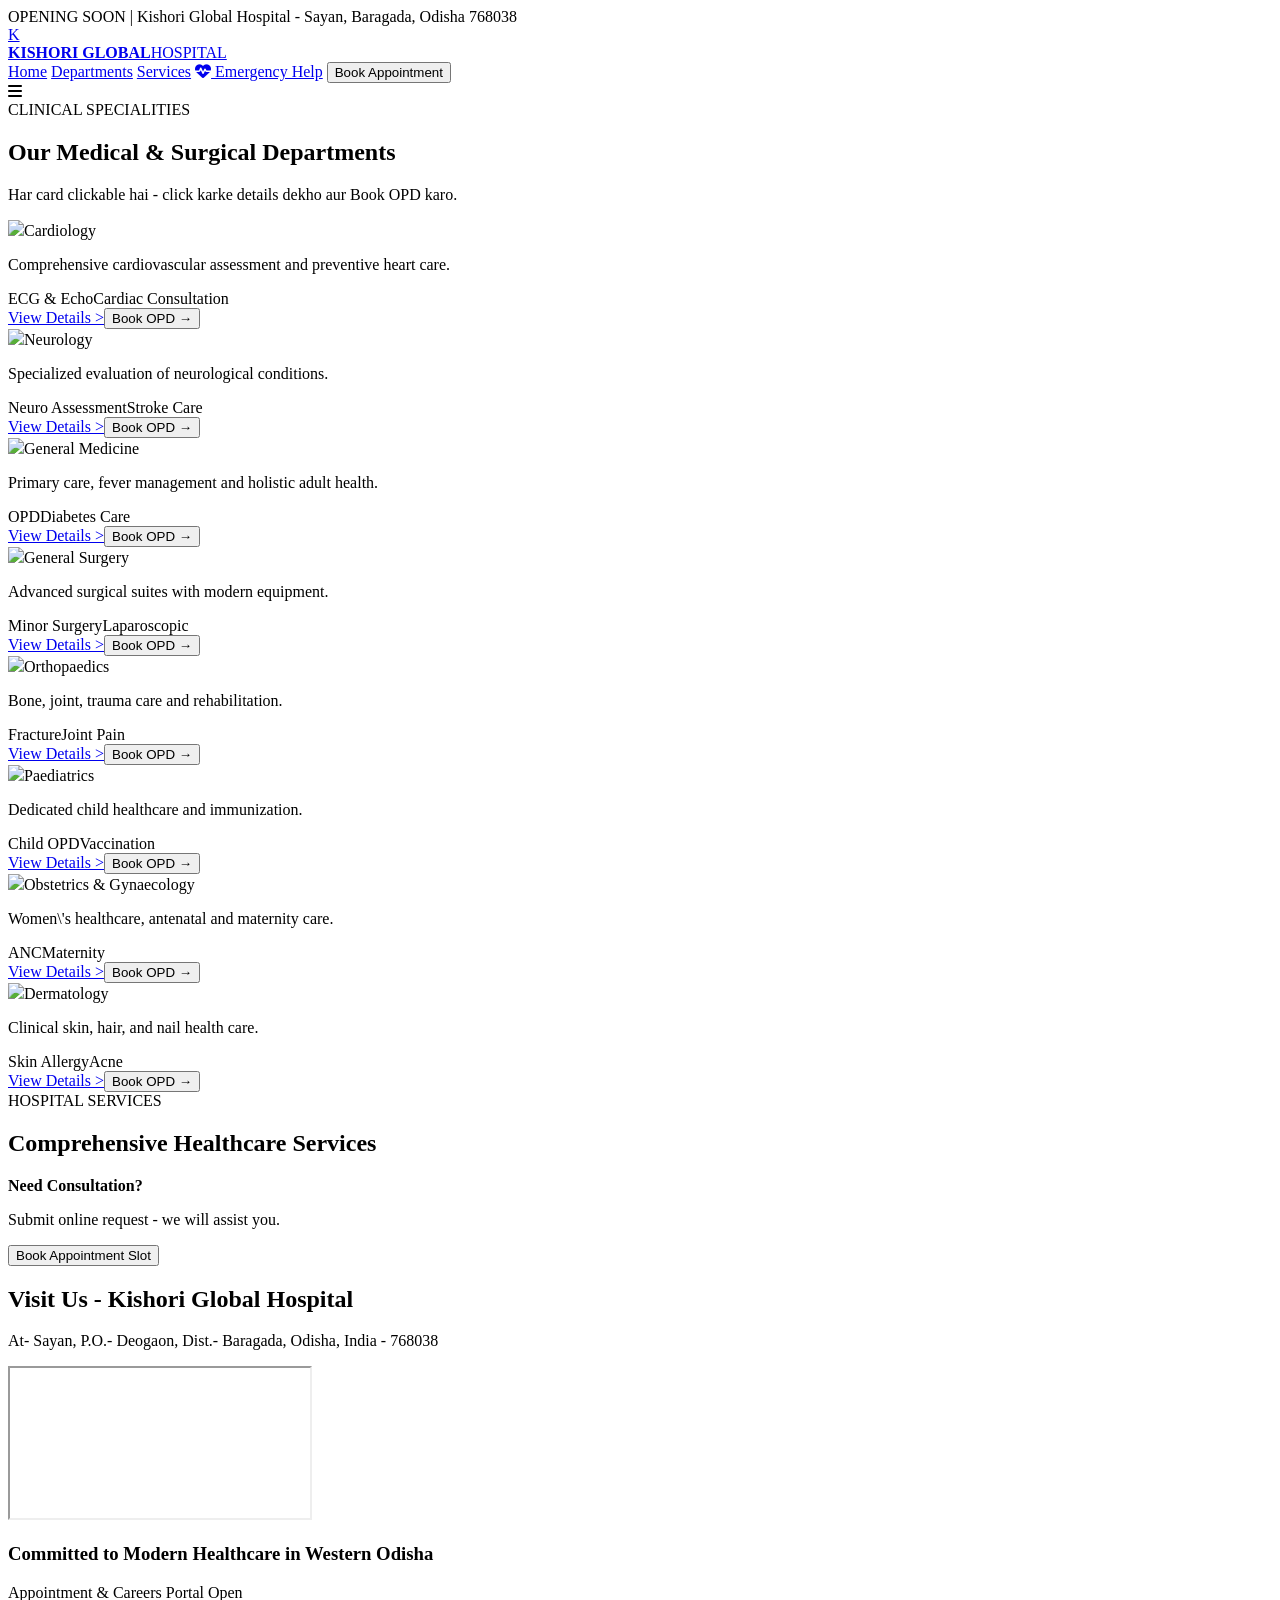
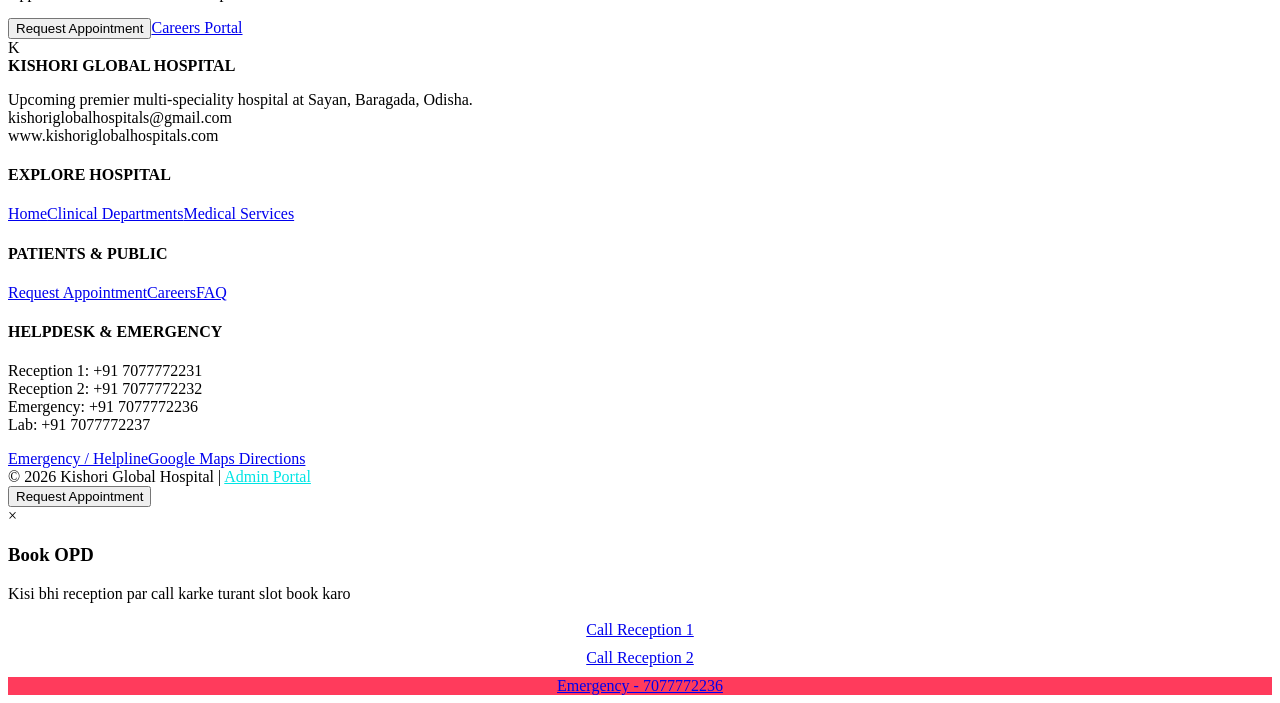
==== HOME/index.html @ 25a167a9 "UPDATED" ====
<!DOCTYPE html>
<html lang="en">
<head>
<meta charset="UTF-8">
<meta name="viewport" content="width=device-width, initial-scale=1.0">
<title>Kishori Global Hospital - Sayan, Baragada, Odisha</title>
<link rel="stylesheet" href="style.css">
<link rel="stylesheet" href="https://cdnjs.cloudflare.com/ajax/libs/font-awesome/6.5.0/css/all.min.css">
</head>
<body>

<div class="top-strip">OPENING SOON | Kishori Global Hospital - Sayan, Baragada, Odisha 768038</div>

<header class="main-header">
  <a href="index.html" class="logo">
    <div class="logo-k">K</div>
    <div class="logo-text"><b>KISHORI GLOBAL</b><span>HOSPITAL</span></div>
  </a>
  <nav class="nav-links" id="navLinks">
    <a href="index.html">Home</a>
    <a href="#departments">Departments</a>
    <a href="#services">Services</a>
    <a href="tel:+917077772236" class="emergency"><i class="fa-solid fa-heart-pulse"></i> Emergency Help</a>
    <button onclick="openBooking(\'Appointment\')" class="btn-book">Book Appointment</button>
  </nav>
  <div class="hamburger" id="hamburger"><i class="fa-solid fa-bars"></i></div>
</header>

<section id="departments" class="dept-section">
  <div class="dept-header reveal">
    <span>CLINICAL SPECIALITIES</span>
    <h2>Our Medical & Surgical Departments</h2>
    <p>Har card clickable hai - click karke details dekho aur Book OPD karo.</p>
  </div>
  <div class="dept-grid">
    <div class="dept-card reveal"><div class="dept-img"><img src="https://images.unsplash.com/photo-1576091160550-2173dba999ef?w=600"><span>Cardiology</span></div><div class="dept-body"><p>Comprehensive cardiovascular assessment and preventive heart care.</p><div class="dept-tags"><span>ECG & Echo</span><span>Cardiac Consultation</span></div><div class="dept-actions"><a href="#">View Details ></a><button onclick="openBooking(\'Cardiology\')" class="book-opd">Book OPD →</button></div></div></div>
    <div class="dept-card reveal"><div class="dept-img"><img src="https://images.unsplash.com/photo-1559757175-5700dde675bc?w=600"><span>Neurology</span></div><div class="dept-body"><p>Specialized evaluation of neurological conditions.</p><div class="dept-tags"><span>Neuro Assessment</span><span>Stroke Care</span></div><div class="dept-actions"><a href="#">View Details ></a><button onclick="openBooking(\'Neurology\')" class="book-opd">Book OPD →</button></div></div></div>
    <div class="dept-card reveal"><div class="dept-img"><img src="https://images.unsplash.com/photo-1505751172876-fa1923c5c528?w=600"><span>General Medicine</span></div><div class="dept-body"><p>Primary care, fever management and holistic adult health.</p><div class="dept-tags"><span>OPD</span><span>Diabetes Care</span></div><div class="dept-actions"><a href="#">View Details ></a><button onclick="openBooking(\'General Medicine\')" class="book-opd">Book OPD →</button></div></div></div>
    <div class="dept-card reveal"><div class="dept-img"><img src="https://images.unsplash.com/photo-1519494026892-80bbd2d6fd0d?w=600"><span>General Surgery</span></div><div class="dept-body"><p>Advanced surgical suites with modern equipment.</p><div class="dept-tags"><span>Minor Surgery</span><span>Laparoscopic</span></div><div class="dept-actions"><a href="#">View Details ></a><button onclick="openBooking(\'General Surgery\')" class="book-opd">Book OPD →</button></div></div></div>
    <div class="dept-card reveal"><div class="dept-img"><img src="https://images.unsplash.com/photo-1530497610245-94d3c16cda28?w=600"><span>Orthopaedics</span></div><div class="dept-body"><p>Bone, joint, trauma care and rehabilitation.</p><div class="dept-tags"><span>Fracture</span><span>Joint Pain</span></div><div class="dept-actions"><a href="#">View Details ></a><button onclick="openBooking(\'Orthopaedics\')" class="book-opd">Book OPD →</button></div></div></div>
    <div class="dept-card reveal"><div class="dept-img"><img src="https://images.unsplash.com/photo-1629909613654-28e37737d97d?w=600"><span>Paediatrics</span></div><div class="dept-body"><p>Dedicated child healthcare and immunization.</p><div class="dept-tags"><span>Child OPD</span><span>Vaccination</span></div><div class="dept-actions"><a href="#">View Details ></a><button onclick="openBooking(\'Paediatrics\')" class="book-opd">Book OPD →</button></div></div></div>
    <div class="dept-card reveal"><div class="dept-img"><img src="https://images.unsplash.com/photo-1559839734-2b71ea197ec2?w=600"><span>Obstetrics & Gynaecology</span></div><div class="dept-body"><p>Women\'s healthcare, antenatal and maternity care.</p><div class="dept-tags"><span>ANC</span><span>Maternity</span></div><div class="dept-actions"><a href="#">View Details ></a><button onclick="openBooking(\'Obstetrics & Gynaecology\')" class="book-opd">Book OPD →</button></div></div></div>
    <div class="dept-card reveal"><div class="dept-img"><img src="https://images.unsplash.com/photo-1579684385127-1ef15d508118?w=600"><span>Dermatology</span></div><div class="dept-body"><p>Clinical skin, hair, and nail health care.</p><div class="dept-tags"><span>Skin Allergy</span><span>Acne</span></div><div class="dept-actions"><a href="#">View Details ></a><button onclick="openBooking(\'Dermatology\')" class="book-opd">Book OPD →</button></div></div></div>
  </div>
</section>

<section id="services" class="services-header reveal">
  <span>HOSPITAL SERVICES</span>
  <h2>Comprehensive Healthcare Services</h2>
</section>

<div class="need-banner reveal">
  <div class="need-banner-inner">
    <div><b>Need Consultation?</b><p>Submit online request - we will assist you.</p></div>
    <button onclick="openBooking(\'Consultation\')" class="btn-book light">Book Appointment Slot</button>
  </div>
</div>

<section class="visit-section reveal">
  <h2>Visit Us - Kishori Global Hospital</h2>
  <p>At- Sayan, P.O.- Deogaon, Dist.- Baragada, Odisha, India - 768038</p>
</section>
<iframe class="map" src="https://maps.google.com/maps?q=Sayan+Odisha+768038&t=&z=13&ie=UTF8&iwloc=&output=embed" loading="lazy"></iframe>

<div class="commit-bar">
  <div><h3>Committed to Modern Healthcare in Western Odisha</h3><p>Appointment & Careers Portal Open</p></div>
  <div class="commit-actions"><button onclick="openBooking(\'Appointment\')" class="btn-cyan">Request Appointment</button><a href="#" class="btn-outline">Careers Portal</a></div>
</div>

<footer class="main-footer">
  <div><div class="footer-logo"><div class="logo-k">K</div><b>KISHORI GLOBAL HOSPITAL</b></div><p class="footer-desc">Upcoming premier multi-speciality hospital at Sayan, Baragada, Odisha.<br>kishoriglobalhospitals@gmail.com<br>www.kishoriglobalhospitals.com</p></div>
  <div><h4>EXPLORE HOSPITAL</h4><a href="index.html">Home</a><a href="#departments">Clinical Departments</a><a href="#services">Medical Services</a></div>
  <div><h4>PATIENTS & PUBLIC</h4><a href="#" onclick="openBooking(\'Appointment\')">Request Appointment</a><a href="#">Careers</a><a href="#">FAQ</a></div>
  <div><h4>HELPDESK & EMERGENCY</h4><p>Reception 1: <span class="help-primary">+91 7077772231</span><br>Reception 2: <span class="help-primary">+91 7077772232</span><br>Emergency: <span class="help-primary">+91 7077772236</span><br>Lab: <span class="help-primary">+91 7077772237</span></p><a href="tel:+917077772236" class="btn-emergency">Emergency / Helpline</a><a href="https://maps.google.com/?q=Sayan+Odisha+768038" target="_blank" class="btn-maps">Google Maps Directions</a></div>
</footer>
<div class="copyright">© 2026 Kishori Global Hospital | <a href="admin.html" style="color:#00E5E5;">Admin Portal</a></div>

<button onclick="openBooking(\'Appointment\')" class="floating-btn">Request Appointment</button>

<div id="bookingModal" class="modal">
  <div class="modal-box">
    <span onclick="closeBooking()" class="close">&times;</span>
    <h3 id="modalTitle">Book OPD</h3>
    <p>Kisi bhi reception par call karke turant slot book karo</p>
    <a id="rec1" href="tel:+917077772231" class="btn-book" style="display:block; text-align:center; margin-top:18px;">Call Reception 1</a>
    <a id="rec2" href="tel:+917077772232" class="btn-book dark" style="display:block; text-align:center; margin-top:10px;">Call Reception 2</a>
    <a href="tel:+917077772236" class="btn-book" style="display:block; text-align:center; margin-top:10px; background:#FF3B5C;">Emergency - 7077772236</a>
  </div>
</div>
<script src="script.js"></script>
</body>
</html>
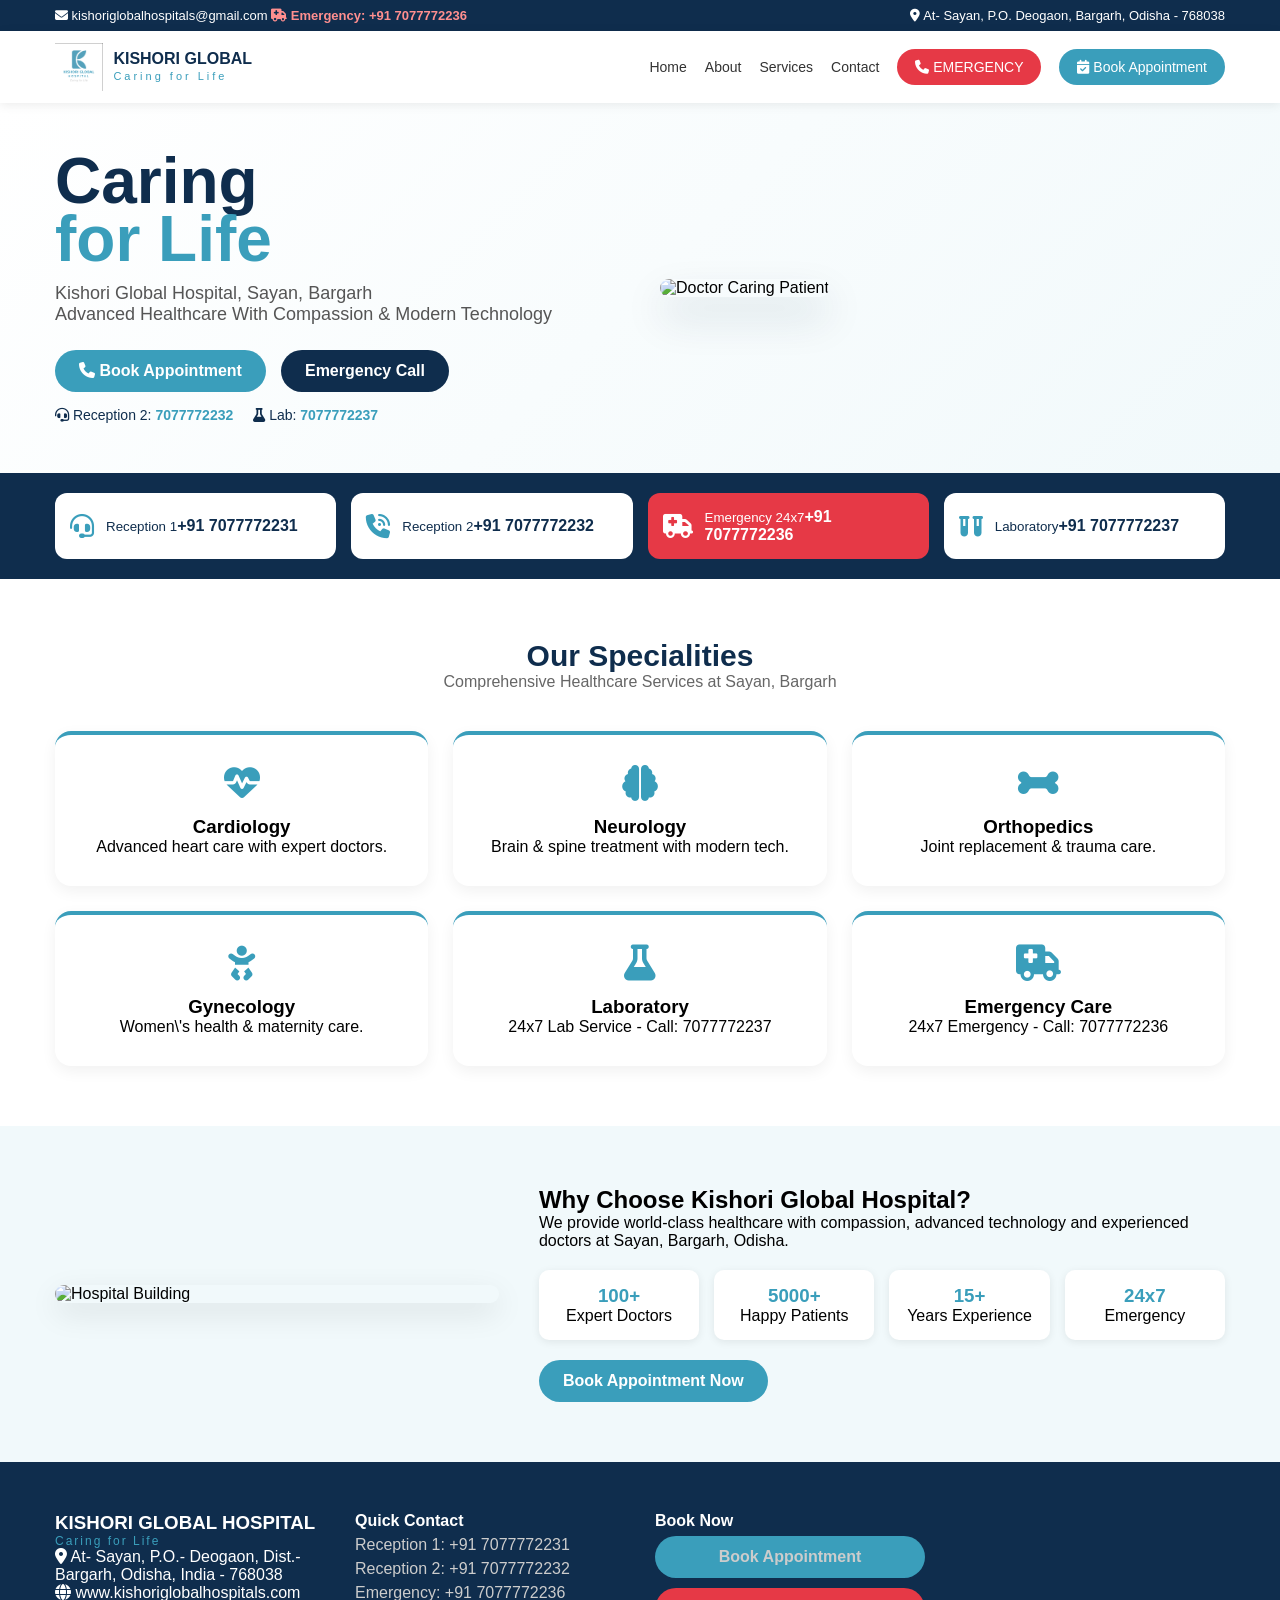
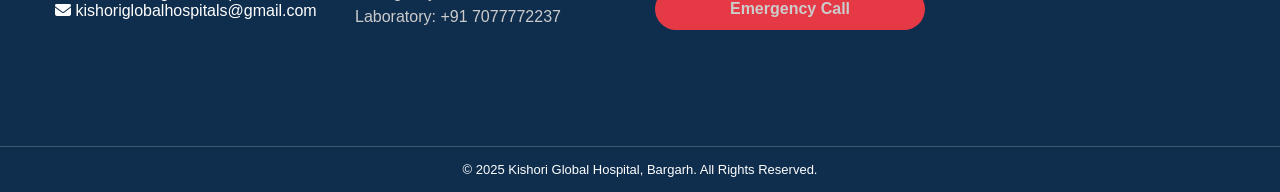
==== commit b7e4125f: "UPDATED" ====
--- a/HOME/index.html
+++ b/HOME/index.html
@@ -3,90 +3,141 @@
 <head>
 <meta charset="UTF-8">
 <meta name="viewport" content="width=device-width, initial-scale=1.0">
-<title>Kishori Global Hospital - Sayan, Baragada, Odisha</title>
-<link rel="stylesheet" href="style.css">
+<title>Kishori Global Hospital, Bargarh - Caring for Life</title>
+<link href="https://fonts.googleapis.com/css2?family=Poppins:wght@400;500;600;700;800&display=swap" rel="stylesheet">
 <link rel="stylesheet" href="https://cdnjs.cloudflare.com/ajax/libs/font-awesome/6.5.0/css/all.min.css">
+<link rel="stylesheet" href="../style.css">
 </head>
 <body>
 
-<div class="top-strip">OPENING SOON | Kishori Global Hospital - Sayan, Baragada, Odisha 768038</div>
+<!-- Top Bar -->
+<div class="top-bar">
+  <div class="container">
+    <div class="top-left">
+      <a href="mailto:kishoriglobalhospitals@gmail.com"><i class="fa-solid fa-envelope"></i> kishoriglobalhospitals@gmail.com</a>
+      <a href="tel:+917077772236" class="emergency-link"><i class="fa-solid fa-truck-medical"></i> Emergency: +91 7077772236</a>
+    </div>
+    <div class="top-right">
+      <span><i class="fa-solid fa-location-dot"></i> At- Sayan, P.O. Deogaon, Bargarh, Odisha - 768038</span>
+    </div>
+  </div>
+</div>
 
-<header class="main-header">
-  <a href="index.html" class="logo">
-    <div class="logo-k">K</div>
-    <div class="logo-text"><b>KISHORI GLOBAL</b><span>HOSPITAL</span></div>
-  </a>
-  <nav class="nav-links" id="navLinks">
-    <a href="index.html">Home</a>
-    <a href="#departments">Departments</a>
-    <a href="#services">Services</a>
-    <a href="tel:+917077772236" class="emergency"><i class="fa-solid fa-heart-pulse"></i> Emergency Help</a>
-    <button onclick="openBooking(\'Appointment\')" class="btn-book">Book Appointment</button>
-  </nav>
-  <div class="hamburger" id="hamburger"><i class="fa-solid fa-bars"></i></div>
+<!-- Navbar -->
+<header class="navbar">
+  <div class="container nav-flex">
+    <div class="logo">
+      <img src="../logo.png" alt="Kishori Global Hospital">
+      <span>KISHORI GLOBAL<br><small>Caring for Life</small></span>
+    </div>
+    <nav id="navMenu">
+      <a href="#" class="active">Home</a>
+      <a href="#about">About</a>
+      <a href="#services">Services</a>
+      <a href="#contact">Contact</a>
+      <a href="tel:+917077772236" class="btn-emergency"><i class="fa-solid fa-phone"></i> EMERGENCY</a>
+      <a href="tel:+917077772231" class="btn-appointment"><i class="fa-solid fa-calendar-check"></i> Book Appointment</a>
+    </nav>
+    <i class="fa-solid fa-bars menu-toggle" id="menuToggle"></i>
+  </div>
 </header>
 
-<section id="departments" class="dept-section">
-  <div class="dept-header reveal">
-    <span>CLINICAL SPECIALITIES</span>
-    <h2>Our Medical & Surgical Departments</h2>
-    <p>Har card clickable hai - click karke details dekho aur Book OPD karo.</p>
-  </div>
-  <div class="dept-grid">
-    <div class="dept-card reveal"><div class="dept-img"><img src="https://images.unsplash.com/photo-1576091160550-2173dba999ef?w=600"><span>Cardiology</span></div><div class="dept-body"><p>Comprehensive cardiovascular assessment and preventive heart care.</p><div class="dept-tags"><span>ECG & Echo</span><span>Cardiac Consultation</span></div><div class="dept-actions"><a href="#">View Details ></a><button onclick="openBooking(\'Cardiology\')" class="book-opd">Book OPD →</button></div></div></div>
-    <div class="dept-card reveal"><div class="dept-img"><img src="https://images.unsplash.com/photo-1559757175-5700dde675bc?w=600"><span>Neurology</span></div><div class="dept-body"><p>Specialized evaluation of neurological conditions.</p><div class="dept-tags"><span>Neuro Assessment</span><span>Stroke Care</span></div><div class="dept-actions"><a href="#">View Details ></a><button onclick="openBooking(\'Neurology\')" class="book-opd">Book OPD →</button></div></div></div>
-    <div class="dept-card reveal"><div class="dept-img"><img src="https://images.unsplash.com/photo-1505751172876-fa1923c5c528?w=600"><span>General Medicine</span></div><div class="dept-body"><p>Primary care, fever management and holistic adult health.</p><div class="dept-tags"><span>OPD</span><span>Diabetes Care</span></div><div class="dept-actions"><a href="#">View Details ></a><button onclick="openBooking(\'General Medicine\')" class="book-opd">Book OPD →</button></div></div></div>
-    <div class="dept-card reveal"><div class="dept-img"><img src="https://images.unsplash.com/photo-1519494026892-80bbd2d6fd0d?w=600"><span>General Surgery</span></div><div class="dept-body"><p>Advanced surgical suites with modern equipment.</p><div class="dept-tags"><span>Minor Surgery</span><span>Laparoscopic</span></div><div class="dept-actions"><a href="#">View Details ></a><button onclick="openBooking(\'General Surgery\')" class="book-opd">Book OPD →</button></div></div></div>
-    <div class="dept-card reveal"><div class="dept-img"><img src="https://images.unsplash.com/photo-1530497610245-94d3c16cda28?w=600"><span>Orthopaedics</span></div><div class="dept-body"><p>Bone, joint, trauma care and rehabilitation.</p><div class="dept-tags"><span>Fracture</span><span>Joint Pain</span></div><div class="dept-actions"><a href="#">View Details ></a><button onclick="openBooking(\'Orthopaedics\')" class="book-opd">Book OPD →</button></div></div></div>
-    <div class="dept-card reveal"><div class="dept-img"><img src="https://images.unsplash.com/photo-1629909613654-28e37737d97d?w=600"><span>Paediatrics</span></div><div class="dept-body"><p>Dedicated child healthcare and immunization.</p><div class="dept-tags"><span>Child OPD</span><span>Vaccination</span></div><div class="dept-actions"><a href="#">View Details ></a><button onclick="openBooking(\'Paediatrics\')" class="book-opd">Book OPD →</button></div></div></div>
-    <div class="dept-card reveal"><div class="dept-img"><img src="https://images.unsplash.com/photo-1559839734-2b71ea197ec2?w=600"><span>Obstetrics & Gynaecology</span></div><div class="dept-body"><p>Women\'s healthcare, antenatal and maternity care.</p><div class="dept-tags"><span>ANC</span><span>Maternity</span></div><div class="dept-actions"><a href="#">View Details ></a><button onclick="openBooking(\'Obstetrics & Gynaecology\')" class="book-opd">Book OPD →</button></div></div></div>
-    <div class="dept-card reveal"><div class="dept-img"><img src="https://images.unsplash.com/photo-1579684385127-1ef15d508118?w=600"><span>Dermatology</span></div><div class="dept-body"><p>Clinical skin, hair, and nail health care.</p><div class="dept-tags"><span>Skin Allergy</span><span>Acne</span></div><div class="dept-actions"><a href="#">View Details ></a><button onclick="openBooking(\'Dermatology\')" class="book-opd">Book OPD →</button></div></div></div>
+<!-- Hero Section -->
+<section class="hero">
+  <div class="container hero-flex">
+    <div class="hero-text">
+      <h1>Caring <br> <span>for Life</span></h1>
+      <p>Kishori Global Hospital, Sayan, Bargarh<br>Advanced Healthcare With Compassion & Modern Technology</p>
+      <div class="hero-btns">
+        <a href="tel:+917077772231" class="btn-primary"><i class="fa-solid fa-phone"></i> Book Appointment</a>
+        <a href="tel:+917077772236" class="btn-secondary"> Emergency Call</a>
+      </div>
+      <div class="hero-numbers">
+        <span><i class="fa-solid fa-headset"></i> Reception 2: <a href="tel:+917077772232">7077772232</a></span>
+        <span><i class="fa-solid fa-flask"></i> Lab: <a href="tel:+917077772237">7077772237</a></span>
+      </div>
+    </div>
+    <div class="hero-image">
+      <img src="https://images.unsplash.com/photo-1631217868264-e5b90bb7e133?q=80&w=900" alt="Doctor Caring Patient">
+    </div>
   </div>
 </section>
 
-<section id="services" class="services-header reveal">
-  <span>HOSPITAL SERVICES</span>
-  <h2>Comprehensive Healthcare Services</h2>
+<!-- Contact Strip with Call -->
+<section class="contact-strip">
+  <div class="container strip-grid">
+    <a href="tel:+917077772231" class="strip-card"><i class="fa-solid fa-headset"></i><div><small>Reception 1</small><b>+91 7077772231</b></div></a>
+    <a href="tel:+917077772232" class="strip-card"><i class="fa-solid fa-phone-volume"></i><div><small>Reception 2</small><b>+91 7077772232</b></div></a>
+    <a href="tel:+917077772236" class="strip-card emergency"><i class="fa-solid fa-truck-medical"></i><div><small>Emergency 24x7</small><b>+91 7077772236</b></div></a>
+    <a href="tel:+917077772237" class="strip-card"><i class="fa-solid fa-vials"></i><div><small>Laboratory</small><b>+91 7077772237</b></div></a>
+  </div>
 </section>
 
-<div class="need-banner reveal">
-  <div class="need-banner-inner">
-    <div><b>Need Consultation?</b><p>Submit online request - we will assist you.</p></div>
-    <button onclick="openBooking(\'Consultation\')" class="btn-book light">Book Appointment Slot</button>
+<!-- Services -->
+<section id="services" class="section">
+  <div class="container">
+    <h2 class="section-title reveal">Our Specialities</h2>
+    <p class="section-subtitle reveal">Comprehensive Healthcare Services at Sayan, Bargarh</p>
+    <div class="grid-3">
+      <div class="card reveal"><i class="fa-solid fa-heart-pulse"></i><h3>Cardiology</h3><p>Advanced heart care with expert doctors.</p></div>
+      <div class="card reveal"><i class="fa-solid fa-brain"></i><h3>Neurology</h3><p>Brain & spine treatment with modern tech.</p></div>
+      <div class="card reveal"><i class="fa-solid fa-bone"></i><h3>Orthopedics</h3><p>Joint replacement & trauma care.</p></div>
+      <div class="card reveal"><i class="fa-solid fa-baby"></i><h3>Gynecology</h3><p>Women\'s health & maternity care.</p></div>
+      <div class="card reveal"><i class="fa-solid fa-flask"></i><h3>Laboratory</h3><p>24x7 Lab Service - Call: 7077772237</p></div>
+      <div class="card reveal"><i class="fa-solid fa-truck-medical"></i><h3>Emergency Care</h3><p>24x7 Emergency - Call: 7077772236</p></div>
+    </div>
   </div>
-</div>
+</section>
 
-<section class="visit-section reveal">
-  <h2>Visit Us - Kishori Global Hospital</h2>
-  <p>At- Sayan, P.O.- Deogaon, Dist.- Baragada, Odisha, India - 768038</p>
+<!-- About -->
+<section id="about" class="section light-bg">
+  <div class="container about-flex reveal">
+    <img src="https://images.unsplash.com/photo-1586776802477-3680284edb4e?q=80&w=900" alt="Hospital Building">
+    <div>
+      <h2>Why Choose Kishori Global Hospital?</h2>
+      <p>We provide world-class healthcare with compassion, advanced technology and experienced doctors at Sayan, Bargarh, Odisha.</p>
+      <div class="stats">
+        <div><h3>100+</h3><p>Expert Doctors</p></div>
+        <div><h3>5000+</h3><p>Happy Patients</p></div>
+        <div><h3>15+</h3><p>Years Experience</p></div>
+        <div><h3>24x7</h3><p>Emergency</p></div>
+      </div>
+      <a href="tel:+917077772231" class="btn-primary">Book Appointment Now</a>
+    </div>
+  </div>
 </section>
-<iframe class="map" src="https://maps.google.com/maps?q=Sayan+Odisha+768038&t=&z=13&ie=UTF8&iwloc=&output=embed" loading="lazy"></iframe>
 
-<div class="commit-bar">
-  <div><h3>Committed to Modern Healthcare in Western Odisha</h3><p>Appointment & Careers Portal Open</p></div>
-  <div class="commit-actions"><button onclick="openBooking(\'Appointment\')" class="btn-cyan">Request Appointment</button><a href="#" class="btn-outline">Careers Portal</a></div>
-</div>
+<!-- Footer -->
+<footer id="contact" class="footer">
+  <div class="container footer-grid">
+    <div>
+      <h3>KISHORI GLOBAL HOSPITAL</h3>
+      <p style="color:var(--primary); letter-spacing:2px; font-size:12px;">Caring for Life</p>
+      <p><i class="fa-solid fa-location-dot"></i> At- Sayan, P.O.- Deogaon, Dist.- Bargarh, Odisha, India - 768038</p>
+      <p><i class="fa-solid fa-globe"></i> www.kishoriglobalhospitals.com</p>
+      <p><i class="fa-solid fa-envelope"></i> kishoriglobalhospitals@gmail.com</p>
+    </div>
+    <div>
+      <h4>Quick Contact</h4>
+      <a href="tel:+917077772231">Reception 1: +91 7077772231</a>
+      <a href="tel:+917077772232">Reception 2: +91 7077772232</a>
+      <a href="tel:+917077772236">Emergency: +91 7077772236</a>
+      <a href="tel:+917077772237">Laboratory: +91 7077772237</a>
+    </div>
+    <div>
+      <h4>Book Now</h4>
+      <a href="tel:+917077772231" class="btn-primary" style="display:block; text-align:center;">Book Appointment</a>
+      <a href="tel:+917077772236" class="btn-secondary" style="display:block; text-align:center; margin-top:10px; background:#E63946;">Emergency Call</a>
+    </div>
+    <div>
+      <iframe src="https://www.google.com/maps?q=Sayan+Bargarh+Odisha+768038&output=embed" width="100%" height="200" style="border:0; border-radius:12px;" loading="lazy"></iframe>
+    </div>
+  </div>
+  <div class="copyright">© 2025 Kishori Global Hospital, Bargarh. All Rights Reserved.</div>
+</footer>
 
-<footer class="main-footer">
-  <div><div class="footer-logo"><div class="logo-k">K</div><b>KISHORI GLOBAL HOSPITAL</b></div><p class="footer-desc">Upcoming premier multi-speciality hospital at Sayan, Baragada, Odisha.<br>kishoriglobalhospitals@gmail.com<br>www.kishoriglobalhospitals.com</p></div>
-  <div><h4>EXPLORE HOSPITAL</h4><a href="index.html">Home</a><a href="#departments">Clinical Departments</a><a href="#services">Medical Services</a></div>
-  <div><h4>PATIENTS & PUBLIC</h4><a href="#" onclick="openBooking(\'Appointment\')">Request Appointment</a><a href="#">Careers</a><a href="#">FAQ</a></div>
-  <div><h4>HELPDESK & EMERGENCY</h4><p>Reception 1: <span class="help-primary">+91 7077772231</span><br>Reception 2: <span class="help-primary">+91 7077772232</span><br>Emergency: <span class="help-primary">+91 7077772236</span><br>Lab: <span class="help-primary">+91 7077772237</span></p><a href="tel:+917077772236" class="btn-emergency">Emergency / Helpline</a><a href="https://maps.google.com/?q=Sayan+Odisha+768038" target="_blank" class="btn-maps">Google Maps Directions</a></div>
-</footer>
-<div class="copyright">© 2026 Kishori Global Hospital | <a href="admin.html" style="color:#00E5E5;">Admin Portal</a></div>
+<a href="tel:+917077772236" class="float-emergency"><i class="fa-solid fa-phone"></i> Emergency</a>
 
-<button onclick="openBooking(\'Appointment\')" class="floating-btn">Request Appointment</button>
-
-<div id="bookingModal" class="modal">
-  <div class="modal-box">
-    <span onclick="closeBooking()" class="close">&times;</span>
-    <h3 id="modalTitle">Book OPD</h3>
-    <p>Kisi bhi reception par call karke turant slot book karo</p>
-    <a id="rec1" href="tel:+917077772231" class="btn-book" style="display:block; text-align:center; margin-top:18px;">Call Reception 1</a>
-    <a id="rec2" href="tel:+917077772232" class="btn-book dark" style="display:block; text-align:center; margin-top:10px;">Call Reception 2</a>
-    <a href="tel:+917077772236" class="btn-book" style="display:block; text-align:center; margin-top:10px; background:#FF3B5C;">Emergency - 7077772236</a>
-  </div>
-</div>
-<script src="script.js"></script>
+<script src="../script.js"></script>
 </body>
 </html>
--- a/style.css
+++ b/style.css
@@ -0,0 +1,99 @@
+:root{
+  --primary:#3A9EBB;
+  --primary-dark:#2C7F9B;
+  --secondary:#0F2D4D;
+  --light:#F1F9FB;
+  --emergency:#E63946;
+}
+*{margin:0;padding:0;box-sizing:border-box;font-family:\'Poppins\',sans-serif}
+html{scroll-behavior:smooth}
+a{text-decoration:none;color:inherit}
+.container{max-width:1200px;margin:auto;padding:0 15px}
+.top-bar{background:var(--secondary);color:#fff;padding:8px 0;font-size:13px}
+.top-bar .container{display:flex;justify-content:space-between;flex-wrap:wrap;gap:10px}
+.top-bar a{color:#fff}
+.emergency-link{color:#ff8f8f !important;font-weight:600}
+.navbar{background:rgba(255,255,255,0.95);backdrop-filter:blur(10px);box-shadow:0 2px 10px rgba(0,0,0,0.08);position:sticky;top:0;z-index:999}
+.nav-flex{display:flex;justify-content:space-between;align-items:center;padding:12px 15px}
+.logo{display:flex;align-items:center;gap:10px;font-weight:700;color:var(--secondary);line-height:1;transition:0.3s}
+.logo img{height:48px;transition:0.4s}
+.logo:hover img{transform:rotate(-5deg) scale(1.05)}
+.logo small{color:var(--primary);letter-spacing:3px;font-weight:500;font-size:11px}
+nav{display:flex;gap:18px;align-items:center}
+nav a{color:#333;font-weight:500;font-size:14px;position:relative;transition:0.3s}
+nav a::after{content:\'\';position:absolute;left:0;bottom:-4px;width:0;height:2px;background:var(--primary);transition:0.3s}
+nav a:hover::after,nav a.active::after{width:100%}
+nav a:hover{color:var(--primary)}
+.btn-appointment{background:var(--primary);color:#fff !important;padding:10px 18px;border-radius:30px;transition:0.3s}
+.btn-appointment:hover{background:var(--primary-dark);transform:translateY(-2px);box-shadow:0 8px 20px rgba(58,158,187,0.4)}
+.btn-emergency{background:var(--emergency);color:#fff !important;padding:10px 18px;border-radius:30px;animation:pulse 1.5s infinite;transition:0.3s}
+.hero{background:linear-gradient(135deg,#fff 0%,#F1F9FB 100%);padding:50px 0;overflow:hidden}
+.hero-flex{display:flex;align-items:center;gap:40px}
+.hero-text{flex:1;animation:slideLeft 1s ease forwards}
+.hero-text h1{font-size:64px;line-height:0.9;color:var(--secondary);font-weight:800}
+.hero-text h1 span{color:var(--primary)}
+.hero-text p{margin:15px 0 25px;color:#555;font-size:18px}
+.hero-image{flex:1;animation:slideRight 1s ease forwards}
+.hero-image img{width:100%;border-radius:30px;object-fit:cover;animation:float 4s ease-in-out infinite;box-shadow:0 20px 40px rgba(15,45,77,0.15)}
+.hero-btns{display:flex;gap:15px;flex-wrap:wrap}
+.btn-primary{background:var(--primary);color:#fff;padding:12px 24px;border-radius:30px;font-weight:600;display:inline-block;transition:0.3s}
+.btn-primary:hover{background:var(--secondary);transform:translateY(-3px);box-shadow:0 10px 25px rgba(15,45,77,0.3)}
+.btn-secondary{background:var(--secondary);color:#fff;padding:12px 24px;border-radius:30px;font-weight:600;display:inline-block;transition:0.3s}
+.btn-secondary:hover{background:#000;transform:translateY(-3px)}
+.hero-numbers{margin-top:15px;display:flex;gap:20px;font-size:14px;color:var(--secondary)}
+.hero-numbers a{color:var(--primary);font-weight:700}
+.contact-strip{background:var(--secondary);padding:20px 0}
+.strip-grid{display:grid;grid-template-columns:repeat(4,1fr);gap:15px}
+.strip-card{background:#fff;padding:15px;border-radius:12px;display:flex;gap:12px;align-items:center;color:var(--secondary);transition:0.4s;cursor:pointer}
+.strip-card:hover{transform:translateY(-5px) scale(1.02);box-shadow:0 10px 20px rgba(0,0,0,0.2)}
+.strip-card i{font-size:24px;color:var(--primary);transition:0.3s}
+.strip-card:hover i{transform:scale(1.2) rotate(5deg)}
+.strip-card.emergency{background:var(--emergency);color:#fff}
+.strip-card.emergency i{color:#fff}
+.section{padding:60px 0}
+.light-bg{background:var(--light)}
+.section-title{text-align:center;color:var(--secondary);font-size:30px}
+.section-subtitle{text-align:center;color:#666;margin-bottom:40px}
+.grid-3{display:grid;grid-template-columns:repeat(3,1fr);gap:25px}
+.card{background:#fff;padding:30px;text-align:center;border-radius:16px;box-shadow:0 5px 15px rgba(0,0,0,0.06);border-top:4px solid var(--primary);transition:0.4s;cursor:pointer}
+.card:hover{transform:translateY(-10px);box-shadow:0 15px 30px rgba(58,158,187,0.2);border-top-color:var(--secondary)}
+.card i{font-size:36px;color:var(--primary);margin-bottom:15px;transition:0.4s;display:block}
+.card:hover i{transform:scale(1.2);color:var(--secondary)}
+.about-flex{display:flex;gap:40px;align-items:center}
+.about-flex img{width:50%;border-radius:16px;box-shadow:0 10px 30px rgba(0,0,0,0.1)}
+.stats{display:grid;grid-template-columns:repeat(4,1fr);gap:15px;margin:20px 0}
+.stats div{background:#fff;padding:15px;text-align:center;border-radius:10px;box-shadow:0 2px 8px rgba(0,0,0,0.08);transition:0.3s}
+.stats div:hover{transform:translateY(-5px)}
+.stats h3{color:var(--primary)}
+.footer{background:var(--secondary);color:#fff;padding:50px 0 0}
+.footer-grid{display:grid;grid-template-columns:repeat(4,1fr);gap:30px}
+.footer a{color:#ccc;display:block;margin:6px 0;transition:0.3s}
+.footer a:hover{color:#fff;transform:translateX(5px)}
+.copyright{text-align:center;padding:15px;margin-top:30px;border-top:1px solid rgba(255,255,255,0.2);font-size:13px}
+.menu-toggle{display:none;font-size:24px;cursor:pointer}
+.float-emergency{position:fixed;bottom:20px;right:20px;background:var(--emergency);color:#fff;padding:14px 22px;border-radius:50px;font-weight:700;box-shadow:0 5px 15px rgba(0,0,0,0.3);z-index:1000;display:none;animation:pulse 1.5s infinite}
+.reveal{opacity:0;transform:translateY(30px);transition:0.8s}
+.reveal.active{opacity:1;transform:translateY(0)}
+@keyframes pulse{0%{transform:scale(1)}50%{transform:scale(1.05)}100%{transform:scale(1)}}
+@keyframes float{0%,100%{transform:translateY(0)}50%{transform:translateY(-10px)}}
+@keyframes slideLeft{from{opacity:0;transform:translateX(-40px)}to{opacity:1;transform:translateX(0)}}
+@keyframes slideRight{from{opacity:0;transform:translateX(40px)}to{opacity:1;transform:translateX(0)}}
+@media(max-width:768px){
+  .hero-flex,.footer-grid,.strip-grid,.grid-3,.about-flex{grid-template-columns:1fr;flex-direction:column}
+  .about-flex img{width:100%}
+  .hero-text h1{font-size:44px}
+  nav{display:none;flex-direction:column;position:absolute;top:70px;right:0;background:#fff;width:260px;padding:20px;box-shadow:0 5px 15px rgba(0,0,0,0.2)}
+  nav.show{display:flex;animation:slideRight 0.3s ease}
+  .menu-toggle{display:block}
+  .float-emergency{display:block}
+  .stats{grid-template-columns:repeat(2,1fr)}
+}
+/* FIX - Khali white space fix */
+.reveal{
+  opacity:1 !important;
+  transform:translateY(0) !important;
+}
+.reveal.active{
+  opacity:1 !important;
+  transform:translateY(0) !important;
+}
